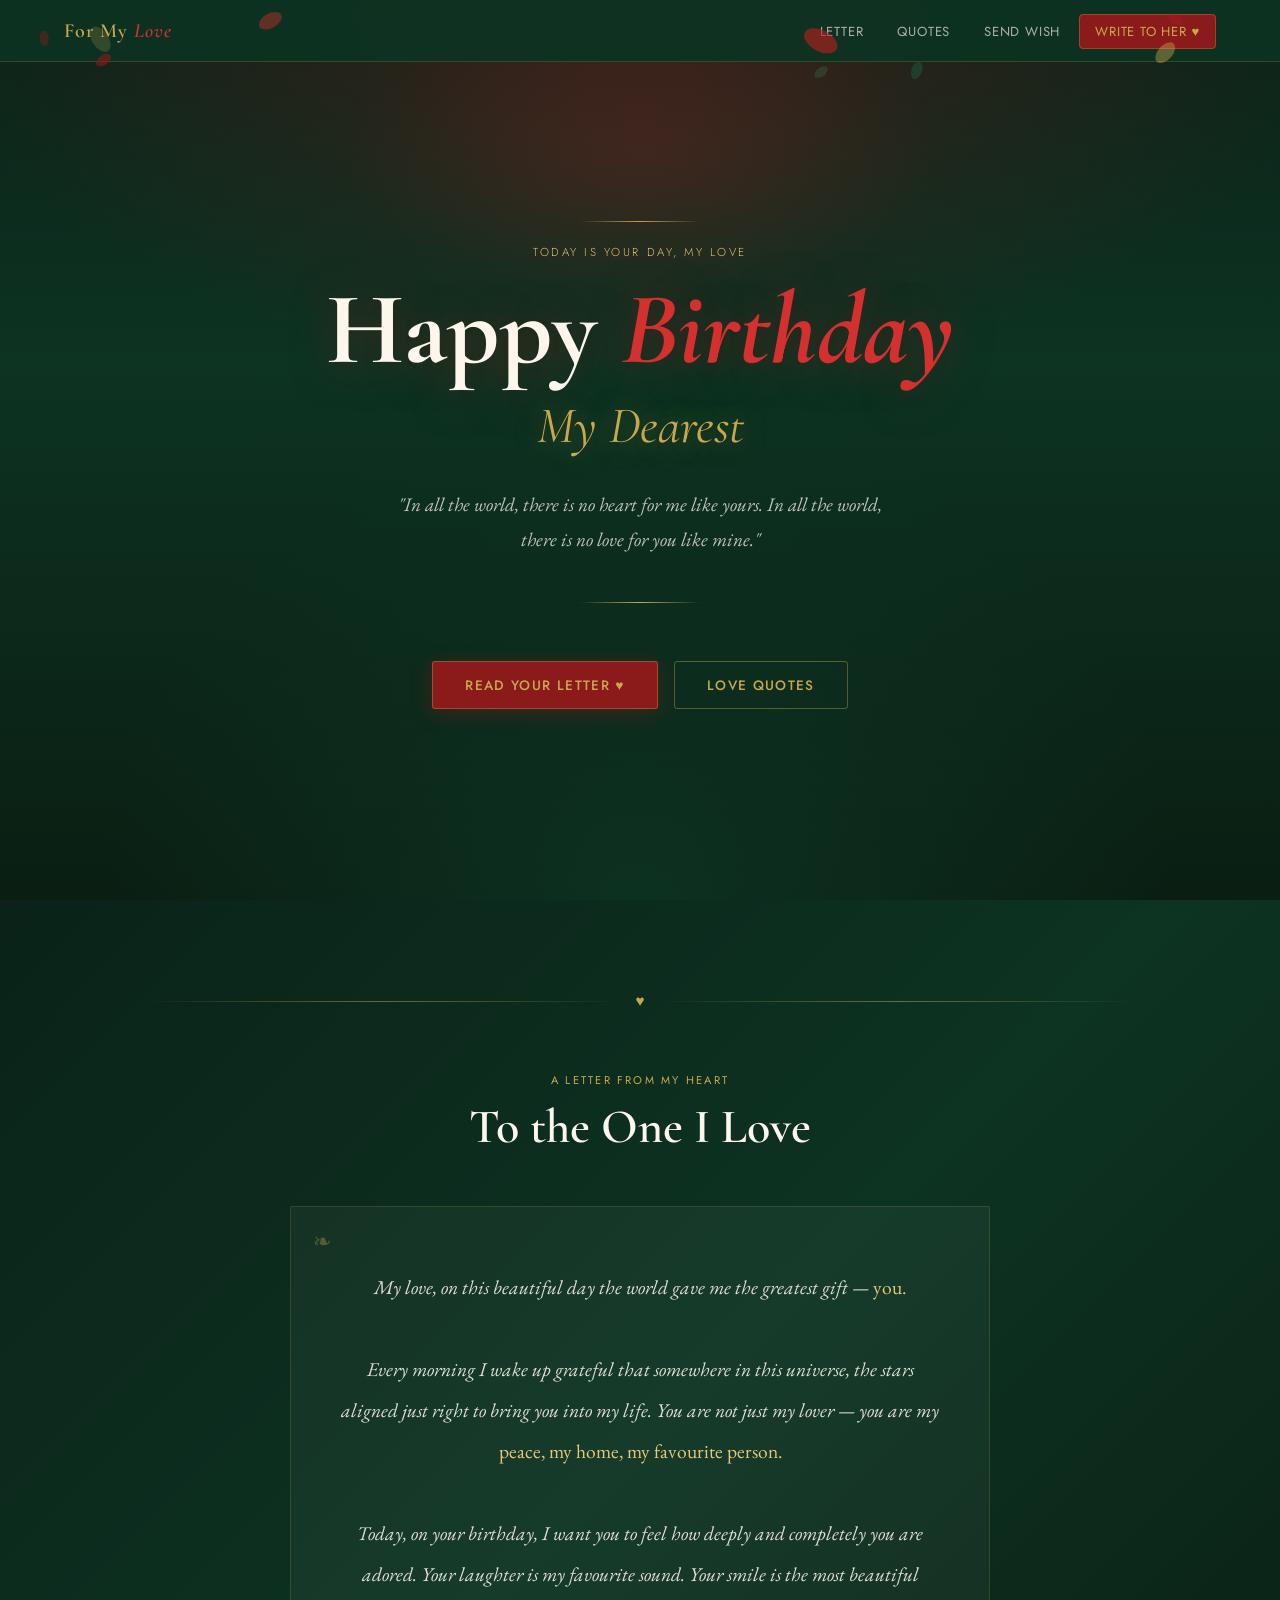
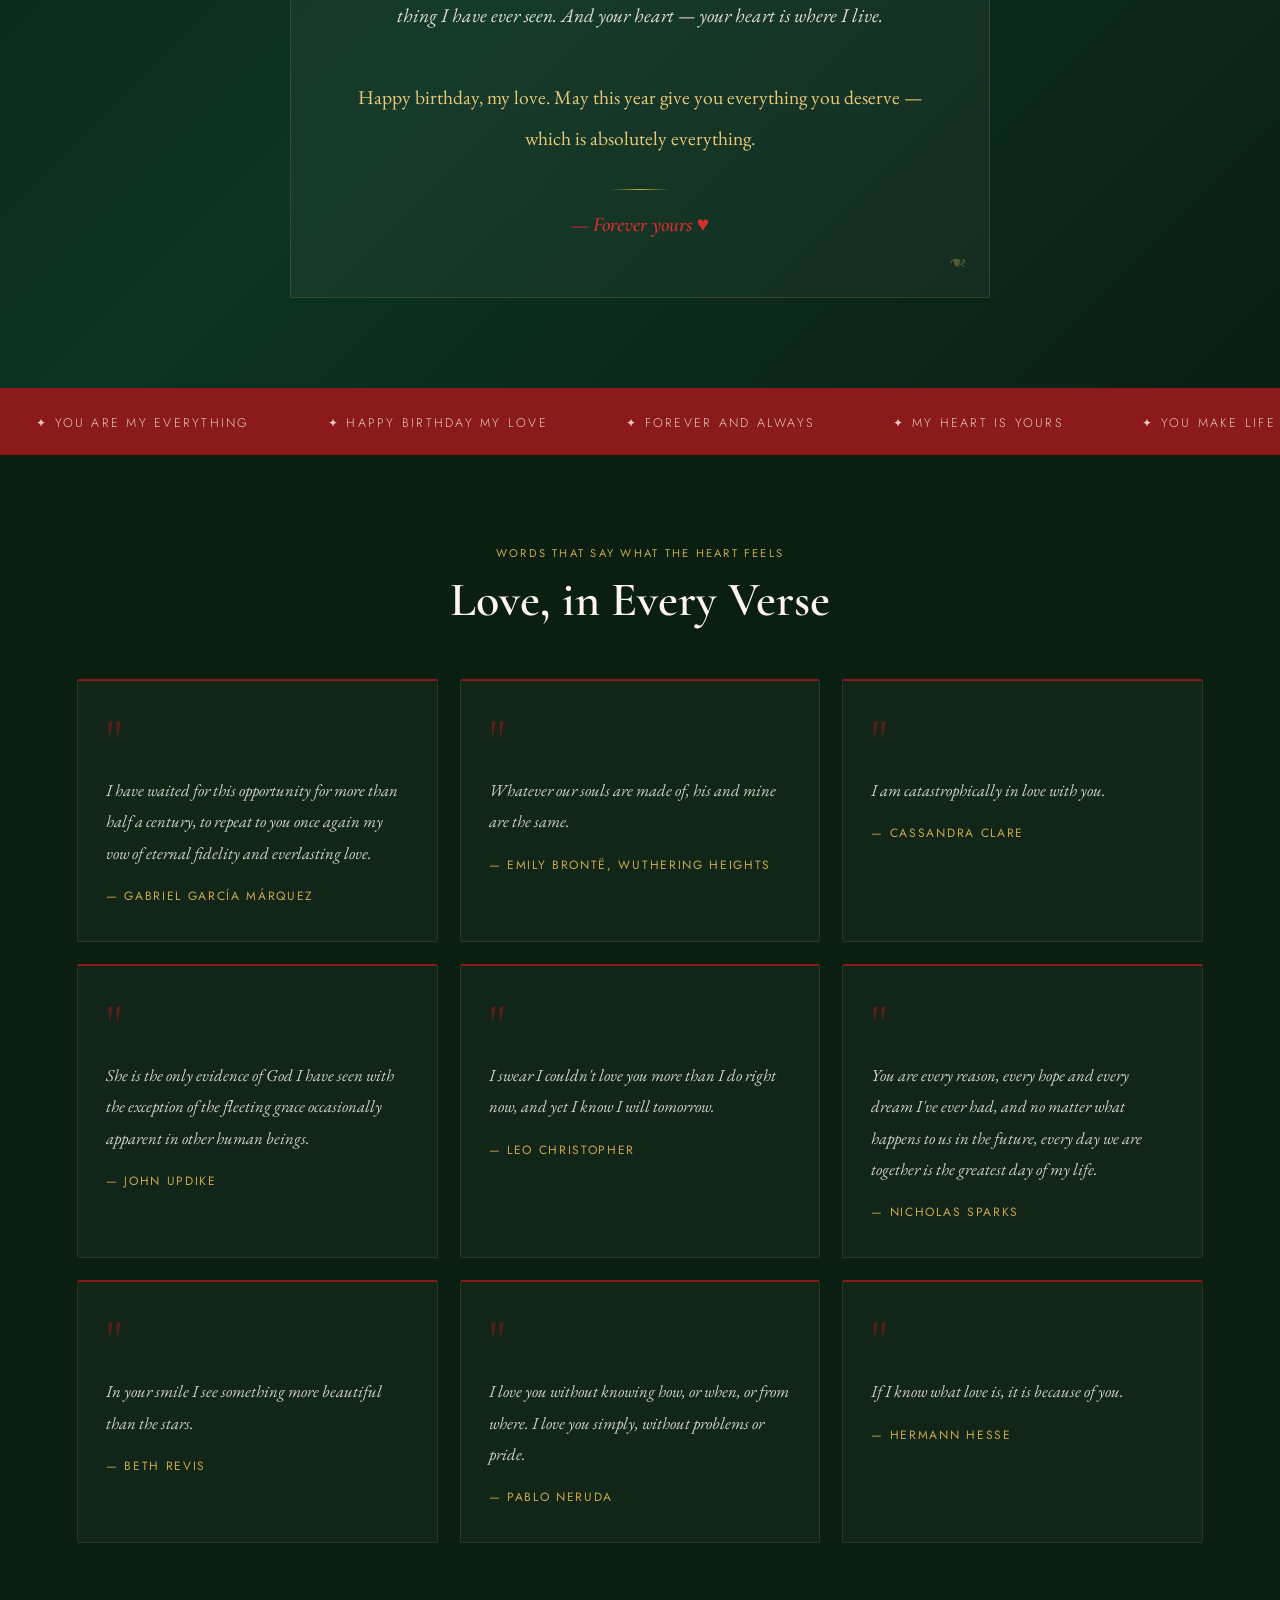
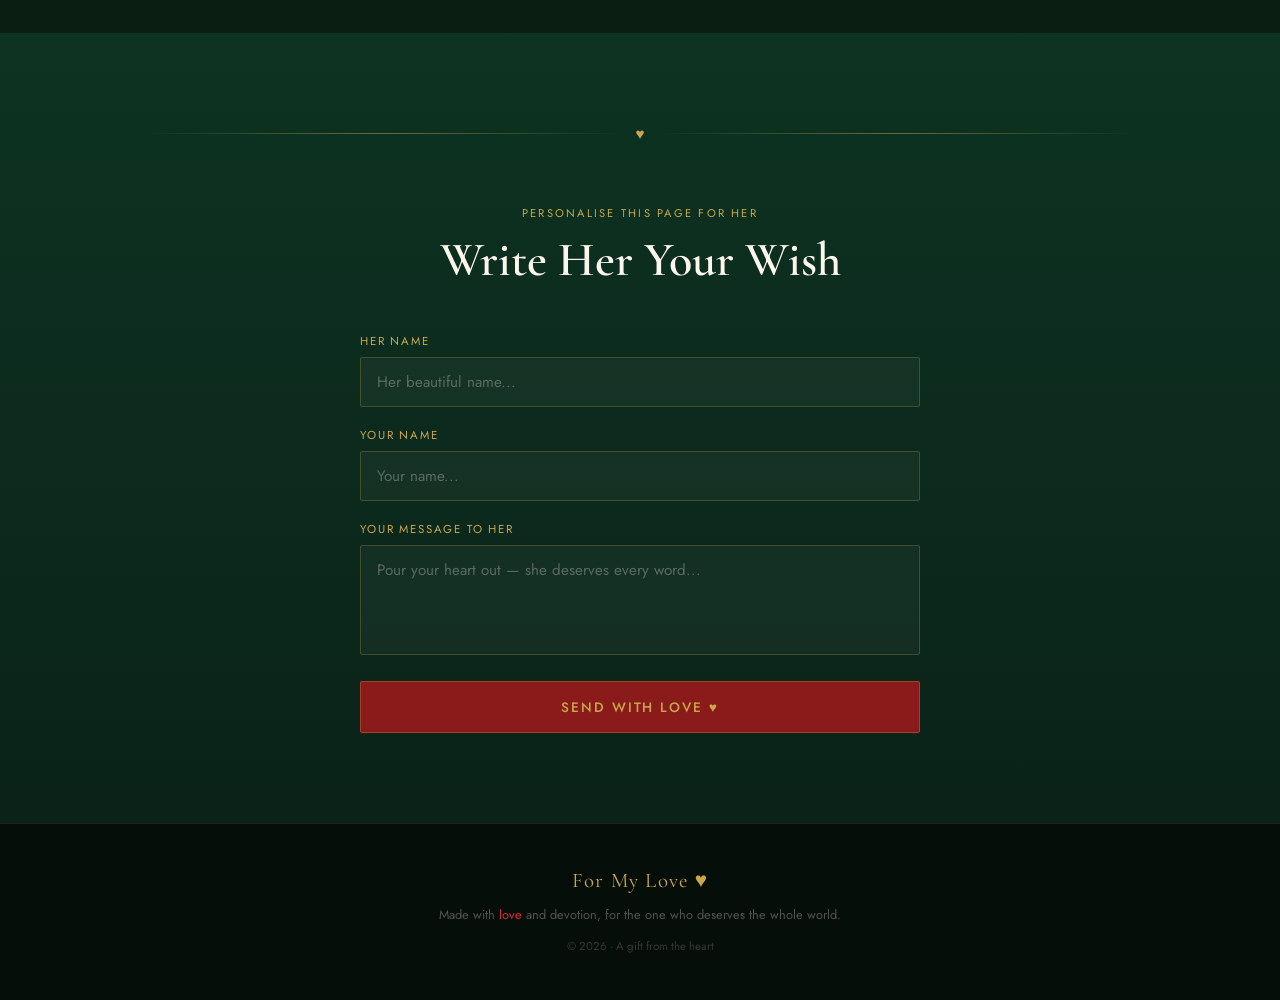
==== birthday_love.html @ 38e7a9a1 "first commit" ====
<!DOCTYPE html>
<html lang="en">
<head>
<meta charset="UTF-8"/>
<meta name="viewport" content="width=device-width, initial-scale=1.0"/>
<title>Happy Birthday, My Love</title>
<link href="https://fonts.googleapis.com/css2?family=Cormorant+Garamond:ital,wght@0,400;0,600;0,700;1,400;1,600&family=EB+Garamond:ital,wght@0,400;1,400&family=Jost:wght@300;400;500&display=swap" rel="stylesheet"/>
<style>
*,*::before,*::after{box-sizing:border-box;margin:0;padding:0}
:root{
  --green:#0d3322;
  --green2:#1a5c3a;
  --green3:#2d7a52;
  --green4:#3d9966;
  --red:#8b1a1a;
  --red2:#b52020;
  --red3:#d4302f;
  --rose:#c0392b;
  --gold:#c9a84c;
  --gold2:#e8c97a;
  --cream:#fdf6ec;
  --parchment:#f5ede0;
}
html{scroll-behavior:smooth}
body{
  font-family:'Jost',sans-serif;
  background:var(--green);
  color:var(--cream);
  overflow-x:hidden;
}

/* ── PETALS CANVAS ── */
#petals{position:fixed;top:0;left:0;width:100%;height:100%;pointer-events:none;z-index:998}

/* ── NAV ── */
nav{
  position:fixed;top:0;width:100%;z-index:200;
  background:rgba(13,51,34,0.92);
  backdrop-filter:blur(14px);
  border-bottom:1px solid rgba(201,168,76,0.2);
  display:flex;align-items:center;justify-content:space-between;
  padding:0 5%;height:62px;
}
.nav-brand{
  font-family:'Cormorant Garamond',serif;
  font-size:1.25rem;font-weight:600;
  color:var(--gold);text-decoration:none;letter-spacing:.05em;
}
.nav-brand em{color:var(--red3);font-style:italic}
.nav-links{display:flex;gap:4px;list-style:none}
.nav-links a{
  text-decoration:none;font-size:.82rem;font-weight:400;letter-spacing:.06em;
  color:rgba(253,246,236,.65);padding:7px 15px;border-radius:4px;
  transition:.2s;text-transform:uppercase;
}
.nav-links a:hover{color:var(--gold);background:rgba(201,168,76,.08)}
.nav-links .cta-btn{
  background:var(--red);color:var(--gold)!important;
  border:1px solid rgba(201,168,76,.3);border-radius:4px;
}
.nav-links .cta-btn:hover{background:var(--red2)!important}

/* ── HERO ── */
.hero{
  min-height:100vh;
  background:
    radial-gradient(ellipse 80% 60% at 50% 0%, rgba(139,26,26,.35) 0%, transparent 70%),
    radial-gradient(ellipse 60% 80% at 50% 100%, rgba(13,51,34,.9) 0%, transparent 70%),
    linear-gradient(180deg, #0a2218 0%, #0d3322 40%, #0a1e12 100%);
  display:flex;flex-direction:column;align-items:center;justify-content:center;
  text-align:center;padding:110px 24px 80px;
  position:relative;overflow:hidden;
}

/* candle glow top */
.hero::before{
  content:'';position:absolute;top:0;left:50%;transform:translateX(-50%);
  width:600px;height:300px;
  background:radial-gradient(ellipse, rgba(180,40,40,.18) 0%, transparent 70%);
  animation:glowPulse 3s ease-in-out infinite;
}
@keyframes glowPulse{0%,100%{opacity:.7}50%{opacity:1}}

.hero-divider{
  width:120px;height:1px;
  background:linear-gradient(90deg,transparent,var(--gold),transparent);
  margin:0 auto 22px;
}
.hero-eyebrow{
  font-size:.72rem;letter-spacing:.22em;text-transform:uppercase;
  color:var(--gold2);margin-bottom:18px;font-weight:300;
}
.hero h1{
  font-family:'Cormorant Garamond',serif;
  font-size:clamp(3rem,8vw,6.5rem);
  font-weight:700;line-height:1.0;
  color:var(--cream);margin-bottom:8px;
  text-shadow:0 4px 40px rgba(139,26,26,.5);
}
.hero h1 em{color:var(--red3);font-style:italic}
.hero-name{
  font-family:'Cormorant Garamond',serif;
  font-size:clamp(1.8rem,5vw,3.2rem);
  font-style:italic;font-weight:400;
  color:var(--gold);margin:6px 0 30px;
  text-shadow:0 2px 30px rgba(201,168,76,.4);
}
.hero-quote{
  font-family:'EB Garamond',serif;
  font-size:clamp(1rem,2.2vw,1.2rem);
  font-style:italic;color:rgba(253,246,236,.75);
  max-width:520px;line-height:1.85;margin-bottom:44px;
}
.hero-btns{display:flex;gap:16px;justify-content:center;flex-wrap:wrap}

.btn{
  padding:13px 32px;font-size:.85rem;letter-spacing:.1em;
  text-transform:uppercase;text-decoration:none;font-weight:500;
  border-radius:3px;transition:.2s;cursor:pointer;border:none;display:inline-block;
}
.btn:hover{transform:translateY(-2px)}
.btn-rose{
  background:var(--red);color:var(--gold);
  border:1px solid rgba(201,168,76,.35);
  box-shadow:0 4px 20px rgba(139,26,26,.4);
}
.btn-rose:hover{background:var(--red2);box-shadow:0 8px 30px rgba(139,26,26,.5)}
.btn-ghost{
  background:transparent;color:var(--gold);
  border:1px solid rgba(201,168,76,.4);
}
.btn-ghost:hover{background:rgba(201,168,76,.08);border-color:var(--gold)}

/* ── GOLD RULE DIVIDER ── */
.gold-rule{
  display:flex;align-items:center;gap:14px;
  padding:0 6%;margin:0;
}
.gold-rule::before,.gold-rule::after{
  content:'';flex:1;height:1px;
  background:linear-gradient(90deg,transparent,rgba(201,168,76,.5),transparent);
}
.gold-rule span{color:var(--gold);font-size:.95rem}

/* ── SECTIONS ── */
section{padding:90px 6%}

.sec-eyebrow{
  font-size:.7rem;letter-spacing:.2em;text-transform:uppercase;
  color:var(--gold);margin-bottom:10px;font-weight:400;
}
.sec-title{
  font-family:'Cormorant Garamond',serif;
  font-size:clamp(2rem,4vw,3rem);font-weight:600;
  color:var(--cream);margin-bottom:16px;
}

/* ── LOVE LETTER SECTION ── */
#letter{
  background:linear-gradient(135deg,#0a2218 0%,#0d3322 50%,#0a1e12 100%);
  text-align:center;
}
.letter-wrap{
  max-width:700px;margin:50px auto 0;
  background:rgba(253,246,236,.04);
  border:1px solid rgba(201,168,76,.18);
  border-radius:2px;
  padding:60px 50px;
  position:relative;
}
/* corner ornaments */
.letter-wrap::before,.letter-wrap::after{
  content:'❧';position:absolute;
  font-size:1.4rem;color:rgba(201,168,76,.35);
}
.letter-wrap::before{top:18px;left:22px}
.letter-wrap::after{bottom:18px;right:22px;transform:rotate(180deg)}

.letter-text{
  font-family:'EB Garamond',serif;
  font-size:clamp(1.05rem,2vw,1.22rem);
  font-style:italic;line-height:2.1;
  color:rgba(253,246,236,.88);
  margin-bottom:30px;
}
.letter-text strong{
  color:var(--gold2);font-style:normal;font-weight:400;
}
.letter-sig{
  font-family:'Cormorant Garamond',serif;
  font-size:1.3rem;color:var(--red3);font-style:italic;font-weight:600;
}

/* ── QUOTES ── */
#quotes{
  background:#0a1e12;
  text-align:center;
}
.quotes-grid{
  display:grid;
  grid-template-columns:repeat(auto-fit,minmax(280px,1fr));
  gap:22px;margin-top:50px;
}
.q-card{
  background:rgba(253,246,236,.03);
  border:1px solid rgba(201,168,76,.15);
  border-top:2px solid var(--red);
  border-radius:2px;
  padding:36px 28px;
  text-align:left;
  transition:.25s;
}
.q-card:hover{
  background:rgba(201,168,76,.06);
  border-top-color:var(--gold);
  transform:translateY(-4px);
}
.q-mark{
  font-family:'Cormorant Garamond',serif;
  font-size:3.5rem;line-height:.8;
  color:var(--red);opacity:.6;
  margin-bottom:14px;display:block;
}
.q-text{
  font-family:'EB Garamond',serif;
  font-size:1.05rem;font-style:italic;
  line-height:1.85;color:rgba(253,246,236,.82);
  margin-bottom:18px;
}
.q-author{
  font-size:.75rem;letter-spacing:.14em;text-transform:uppercase;
  color:var(--gold);font-weight:400;
}

/* ── ROSE ROW (decorative) ── */
.rose-strip{
  background:var(--red);
  padding:22px 0;overflow:hidden;
  white-space:nowrap;
}
.rose-inner{
  display:inline-block;
  animation:rscroll 24s linear infinite;
  font-size:.78rem;letter-spacing:.18em;text-transform:uppercase;
  color:rgba(253,246,236,.8);font-weight:300;
}
.rose-inner span{margin:0 36px}
.rose-inner span::before{content:'✦  '}
@keyframes rscroll{from{transform:translateX(0)}to{transform:translateX(-50%)}}

/* ── WISH FORM ── */
#wish{
  background:linear-gradient(180deg,#0d3322 0%,#0a2218 100%);
  text-align:center;
}
.wish-form{
  max-width:560px;margin:44px auto 0;
}
.wish-form label{
  display:block;font-size:.72rem;letter-spacing:.16em;
  text-transform:uppercase;color:var(--gold);
  margin-bottom:8px;text-align:left;
}
.wish-form input,
.wish-form textarea{
  width:100%;padding:13px 16px;
  background:rgba(253,246,236,.04);
  border:1px solid rgba(201,168,76,.25);
  border-radius:2px;
  color:var(--cream);font-family:'Jost',sans-serif;font-size:.95rem;
  outline:none;transition:.2s;resize:none;margin-bottom:20px;
}
.wish-form input::placeholder,
.wish-form textarea::placeholder{color:rgba(253,246,236,.3)}
.wish-form input:focus,
.wish-form textarea:focus{border-color:var(--gold);background:rgba(201,168,76,.06)}
.wish-form textarea{min-height:110px}
.wish-form button{
  width:100%;padding:15px;
  background:var(--red);color:var(--gold);
  font-family:'Jost',sans-serif;font-size:.85rem;
  letter-spacing:.14em;text-transform:uppercase;font-weight:500;
  border:1px solid rgba(201,168,76,.3);border-radius:2px;cursor:pointer;
  transition:.2s;
}
.wish-form button:hover{background:var(--red2);transform:translateY(-2px)}
.success-msg{
  display:none;margin-top:20px;padding:18px;
  background:rgba(29,92,58,.4);
  border:1px solid rgba(61,153,102,.3);
  border-radius:2px;
  color:var(--gold2);font-size:.9rem;letter-spacing:.06em;
}

/* ── DISPLAY CARD ── */
#display{display:none;padding:80px 6%;background:#0a1e12;text-align:center}
.display-card{
  max-width:640px;margin:0 auto;
  background:rgba(253,246,236,.04);
  border:1px solid rgba(201,168,76,.2);
  border-radius:2px;padding:50px 44px;
  position:relative;
}
.display-card::before{
  content:'';position:absolute;inset:0;border-radius:2px;
  background:radial-gradient(ellipse at top,rgba(139,26,26,.12),transparent 60%);
  pointer-events:none;
}
.dc-to{
  font-size:.72rem;letter-spacing:.2em;text-transform:uppercase;
  color:var(--gold);margin-bottom:8px;
}
.dc-name{
  font-family:'Cormorant Garamond',serif;
  font-size:2.4rem;font-weight:700;font-style:italic;
  color:var(--cream);margin-bottom:24px;
}
.dc-msg{
  font-family:'EB Garamond',serif;
  font-size:1.12rem;font-style:italic;line-height:1.95;
  color:rgba(253,246,236,.85);margin-bottom:28px;
}
.dc-from{
  font-family:'Cormorant Garamond',serif;
  font-size:1.1rem;color:var(--red3);font-style:italic;
}

/* ── FOOTER ── */
footer{
  background:#060e09;
  text-align:center;padding:44px 20px;
  border-top:1px solid rgba(201,168,76,.12);
}
footer .f-brand{
  font-family:'Cormorant Garamond',serif;
  font-size:1.3rem;color:var(--gold);
  margin-bottom:10px;display:block;letter-spacing:.06em;
}
footer p{color:rgba(253,246,236,.3);font-size:.8rem;line-height:1.8}
footer em{color:var(--red3);font-style:normal}

/* ── RESPONSIVE ── */
@media(max-width:720px){
  .nav-links{display:none}
  .letter-wrap{padding:36px 24px}
  .display-card{padding:36px 24px}
}
</style>
</head>
<body>

<canvas id="petals"></canvas>

<!-- NAV -->
<nav>
  <a class="nav-brand" href="#">For My <em>Love</em></a>
  <ul class="nav-links">
    <li><a href="#letter">Letter</a></li>
    <li><a href="#quotes">Quotes</a></li>
    <li><a href="#wish">Send Wish</a></li>
    <li><a href="#wish" class="cta-btn">Write to Her ♥</a></li>
  </ul>
</nav>

<!-- HERO -->
<section class="hero" id="home">
  <div class="hero-divider"></div>
  <p class="hero-eyebrow">Today is your day, my love</p>
  <h1>Happy <em>Birthday</em></h1>
  <div class="hero-name" id="heroName">My Dearest</div>
  <p class="hero-quote">"In all the world, there is no heart for me like yours. In all the world, there is no love for you like mine."</p>
  <div class="hero-divider"></div>
  <div style="margin-bottom:36px"></div>
  <div class="hero-btns">
    <a href="#letter" class="btn btn-rose">Read Your Letter ♥</a>
    <a href="#quotes" class="btn btn-ghost">Love Quotes</a>
  </div>
</section>

<!-- LOVE LETTER -->
<section id="letter">
  <div class="gold-rule" style="margin-bottom:60px"><span>♥</span></div>
  <p class="sec-eyebrow" style="text-align:center">A letter from my heart</p>
  <h2 class="sec-title" style="text-align:center">To the One I Love</h2>
  <div class="letter-wrap">
    <p class="letter-text">
      My love, on this beautiful day the world gave me the greatest gift — <strong>you.</strong><br><br>
      Every morning I wake up grateful that somewhere in this universe,
      the stars aligned just right to bring you into my life. You are not just
      my lover — you are my <strong>peace, my home, my favourite person.</strong><br><br>
      Today, on your birthday, I want you to feel how deeply and completely
      you are adored. Your laughter is my favourite sound. Your smile is
      the most beautiful thing I have ever seen. And your heart —
      your heart is where I live.<br><br>
      <strong>Happy birthday, my love. May this year give you everything you deserve —
      which is absolutely everything.</strong>
    </p>
    <div style="width:60px;height:1px;background:linear-gradient(90deg,transparent,var(--gold),transparent);margin:0 auto 22px"></div>
    <p class="letter-sig" id="fromSig">— Forever yours ♥</p>
  </div>
</section>

<!-- ROSE STRIP -->
<div class="rose-strip">
  <div class="rose-inner">
    <span>You are my everything</span>
    <span>Happy Birthday my love</span>
    <span>Forever and always</span>
    <span>My heart is yours</span>
    <span>You make life beautiful</span>
    <span>I love you endlessly</span>
    <span>You are my everything</span>
    <span>Happy Birthday my love</span>
    <span>Forever and always</span>
    <span>My heart is yours</span>
    <span>You make life beautiful</span>
    <span>I love you endlessly</span>
  </div>
</div>

<!-- QUOTES -->
<section id="quotes">
  <p class="sec-eyebrow" style="text-align:center">Words that say what the heart feels</p>
  <h2 class="sec-title" style="text-align:center">Love, in Every Verse</h2>
  <div class="quotes-grid">

    <div class="q-card">
      <span class="q-mark">"</span>
      <p class="q-text">I have waited for this opportunity for more than half a century, to repeat to you once again my vow of eternal fidelity and everlasting love.</p>
      <p class="q-author">— Gabriel García Márquez</p>
    </div>

    <div class="q-card">
      <span class="q-mark">"</span>
      <p class="q-text">Whatever our souls are made of, his and mine are the same.</p>
      <p class="q-author">— Emily Brontë, Wuthering Heights</p>
    </div>

    <div class="q-card">
      <span class="q-mark">"</span>
      <p class="q-text">I am catastrophically in love with you.</p>
      <p class="q-author">— Cassandra Clare</p>
    </div>

    <div class="q-card">
      <span class="q-mark">"</span>
      <p class="q-text">She is the only evidence of God I have seen with the exception of the fleeting grace occasionally apparent in other human beings.</p>
      <p class="q-author">— John Updike</p>
    </div>

    <div class="q-card">
      <span class="q-mark">"</span>
      <p class="q-text">I swear I couldn't love you more than I do right now, and yet I know I will tomorrow.</p>
      <p class="q-author">— Leo Christopher</p>
    </div>

    <div class="q-card">
      <span class="q-mark">"</span>
      <p class="q-text">You are every reason, every hope and every dream I've ever had, and no matter what happens to us in the future, every day we are together is the greatest day of my life.</p>
      <p class="q-author">— Nicholas Sparks</p>
    </div>

    <div class="q-card">
      <span class="q-mark">"</span>
      <p class="q-text">In your smile I see something more beautiful than the stars.</p>
      <p class="q-author">— Beth Revis</p>
    </div>

    <div class="q-card">
      <span class="q-mark">"</span>
      <p class="q-text">I love you without knowing how, or when, or from where. I love you simply, without problems or pride.</p>
      <p class="q-author">— Pablo Neruda</p>
    </div>

    <div class="q-card">
      <span class="q-mark">"</span>
      <p class="q-text">If I know what love is, it is because of you.</p>
      <p class="q-author">— Hermann Hesse</p>
    </div>

  </div>
</section>

<!-- SEND WISH FORM -->
<section id="wish">
  <div class="gold-rule" style="margin-bottom:60px"><span>♥</span></div>
  <p class="sec-eyebrow" style="text-align:center">Personalise this page for her</p>
  <h2 class="sec-title" style="text-align:center">Write Her Your Wish</h2>
  <div class="wish-form">
    <label>Her Name</label>
    <input type="text" id="inName" placeholder="Her beautiful name..."/>
    <label>Your Name</label>
    <input type="text" id="inSender" placeholder="Your name..."/>
    <label>Your Message to Her</label>
    <textarea id="inMsg" placeholder="Pour your heart out — she deserves every word..."></textarea>
    <button onclick="sendWish()">Send With Love ♥</button>
    <div class="success-msg" id="successMsg">✦ Your wish is live — scroll up to see it ✦</div>
  </div>
</section>

<!-- DISPLAY CARD -->
<section id="display">
  <p class="sec-eyebrow">A message of love</p>
  <h2 class="sec-title">Your Birthday Wish</h2>
  <div class="display-card">
    <p class="dc-to">To the most beautiful person —</p>
    <p class="dc-name" id="dcName"></p>
    <p class="dc-msg" id="dcMsg"></p>
    <p class="dc-from" id="dcFrom"></p>
  </div>
</section>

<!-- FOOTER -->
<footer>
  <span class="f-brand">For My Love ♥</span>
  <p>Made with <em>love</em> and devotion, for the one who deserves the whole world.</p>
  <p style="margin-top:10px;font-size:.72rem;color:rgba(253,246,236,.18)">© 2026 · A gift from the heart</p>
</footer>

<script>
/* ── FALLING ROSE PETALS ── */
const canvas = document.getElementById('petals');
const ctx = canvas.getContext('2d');
function resize(){ canvas.width=innerWidth; canvas.height=innerHeight; }
resize(); window.addEventListener('resize',resize);

const PETAL_COLORS = ['#8b1a1a','#b52020','#d4302f','#c9a84c','#3d9966','#1a5c3a'];
const petals = Array.from({length:55},()=>({
  x: Math.random()*innerWidth,
  y: Math.random()*innerHeight - innerHeight,
  r: Math.random()*7+4,
  color: PETAL_COLORS[Math.floor(Math.random()*PETAL_COLORS.length)],
  speed: Math.random()*1.2+.6,
  drift: (Math.random()-.5)*1.2,
  rot: Math.random()*Math.PI*2,
  rotS: (Math.random()-.5)*.04,
  swing: Math.random()*Math.PI*2,
  opacity: Math.random()*.45+.2
}));

let t=0;
function drawPetals(){
  ctx.clearRect(0,0,canvas.width,canvas.height);
  t++;
  petals.forEach(p=>{
    p.y += p.speed;
    p.rot += p.rotS;
    p.x += Math.sin(p.swing + t*.012)*p.drift;
    if(p.y > canvas.height+20){ p.y=-16; p.x=Math.random()*canvas.width; }
    ctx.save();
    ctx.translate(p.x,p.y);
    ctx.rotate(p.rot);
    ctx.globalAlpha=p.opacity;
    ctx.fillStyle=p.color;
    ctx.beginPath();
    ctx.ellipse(0,0,p.r,p.r*1.7,0,0,Math.PI*2);
    ctx.fill();
    ctx.restore();
  });
  requestAnimationFrame(drawPetals);
}
drawPetals();

/* ── SEND WISH ── */
function sendWish(){
  const name   = document.getElementById('inName').value.trim();
  const sender = document.getElementById('inSender').value.trim();
  const msg    = document.getElementById('inMsg').value.trim();

  if(name){
    document.getElementById('heroName').textContent = name + ' ♥';
    document.getElementById('dcName').textContent = name;
  }
  if(sender){
    document.getElementById('fromSig').textContent = '— Forever yours, ' + sender + ' ♥';
    document.getElementById('dcFrom').textContent  = '— With all my love, ' + sender + ' ♥';
  }
  if(msg){
    document.getElementById('dcMsg').textContent = '\u201C' + msg + '\u201D';
  }

  document.getElementById('display').style.display='block';
  document.getElementById('successMsg').style.display='block';
  setTimeout(()=>{ document.getElementById('display').scrollIntoView({behavior:'smooth'}); },900);
}
</script>
</body>
</html>
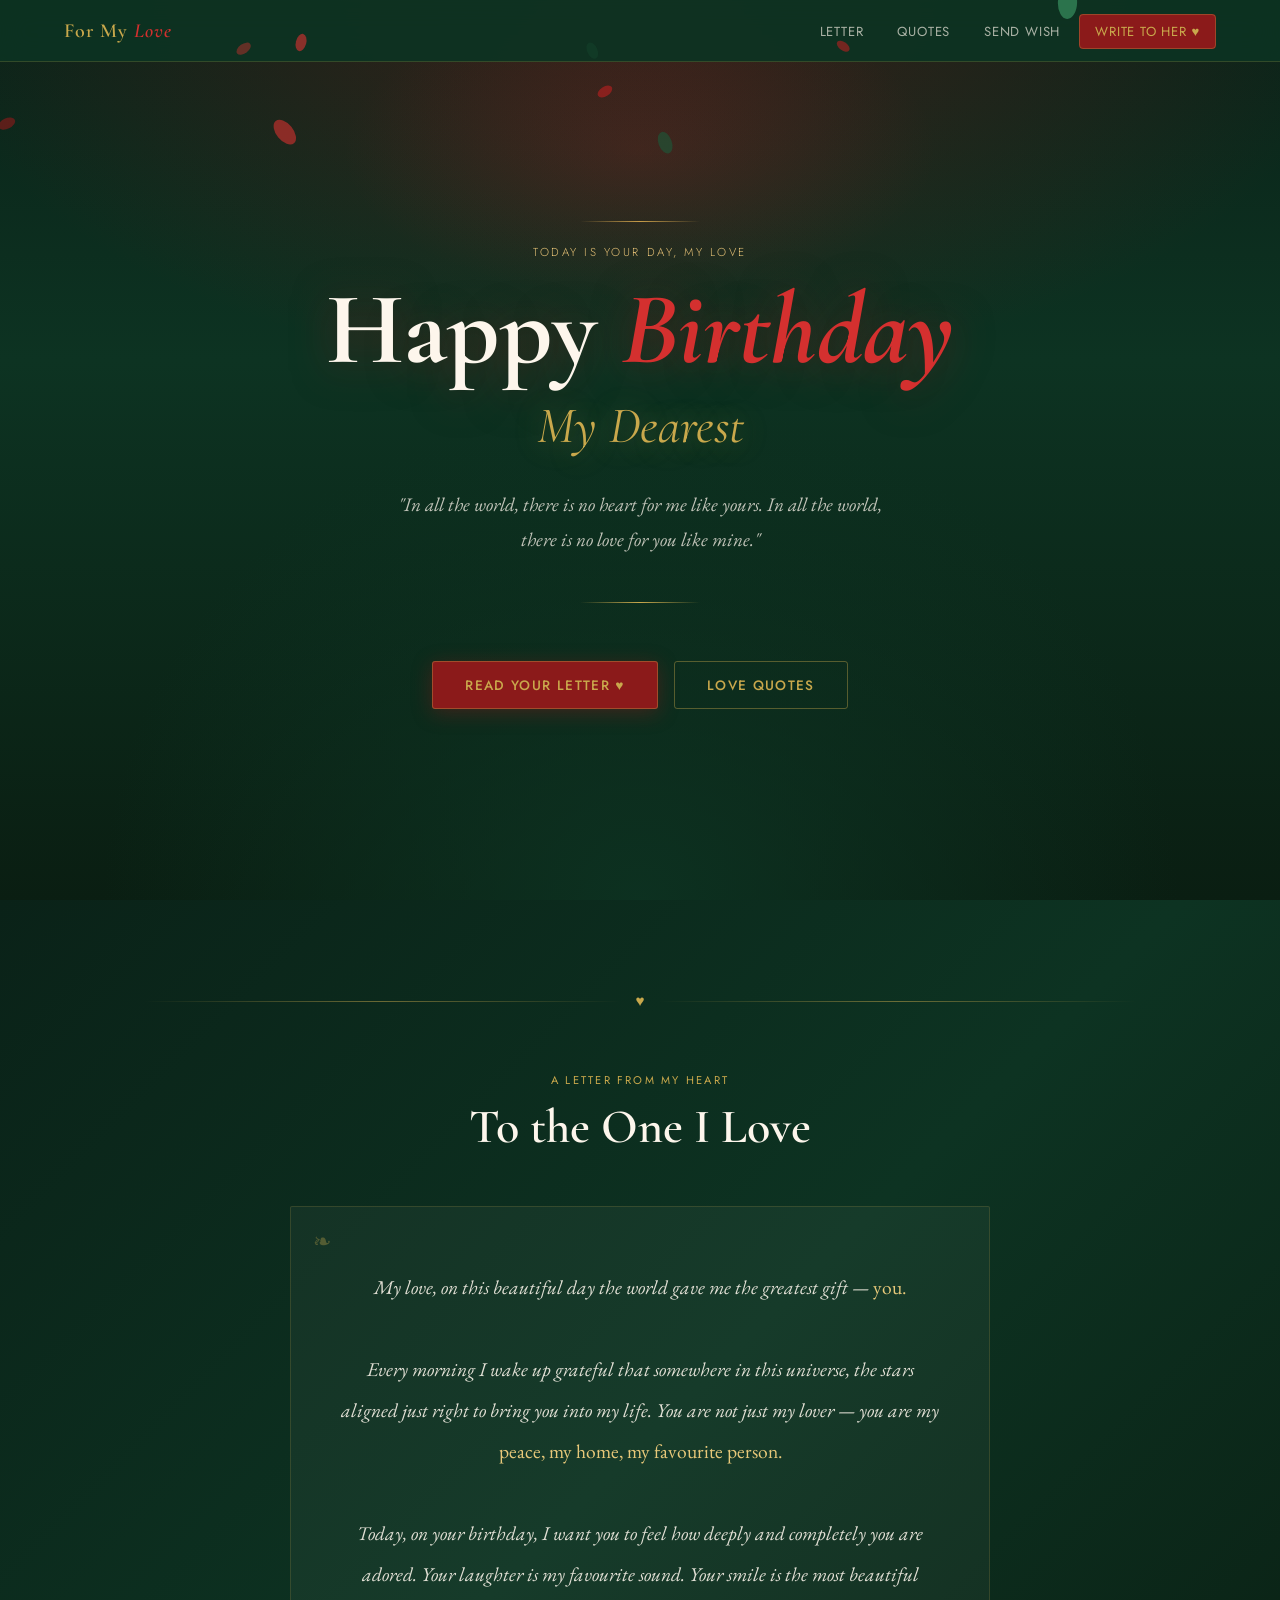
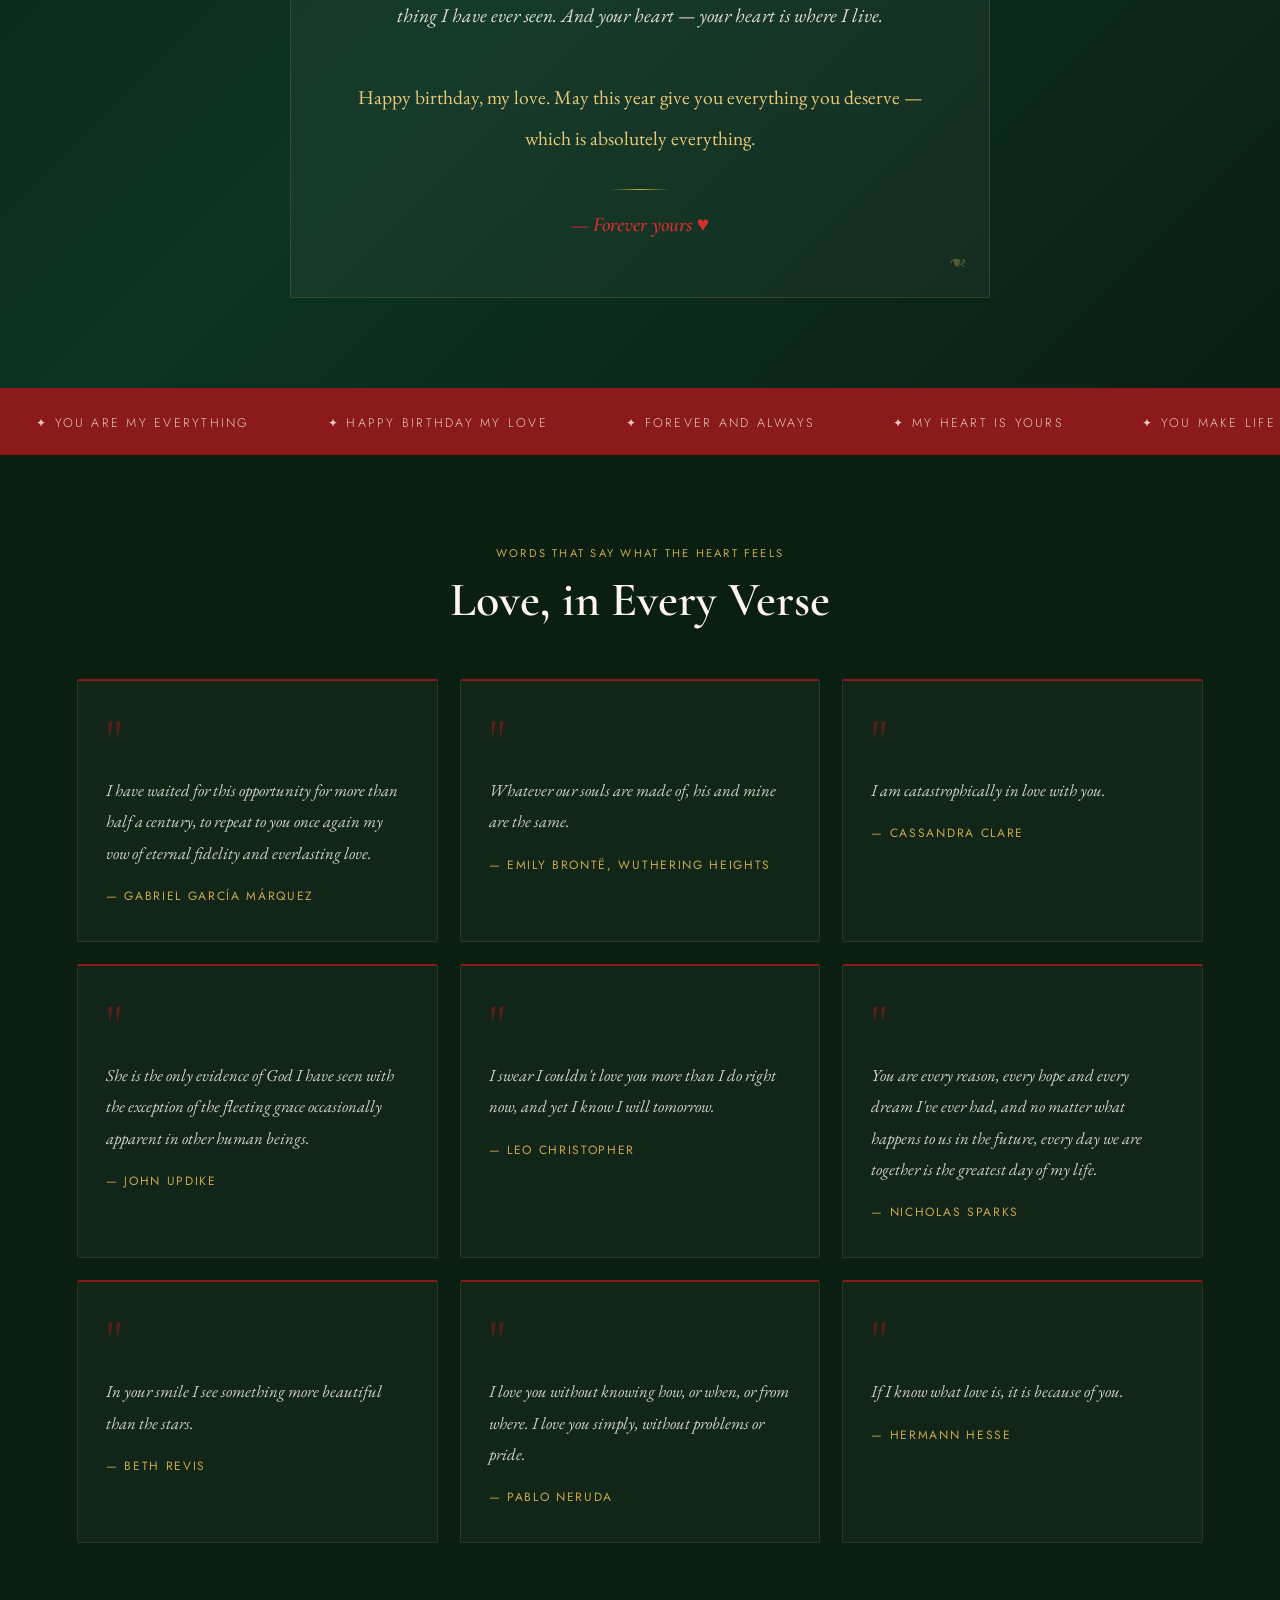
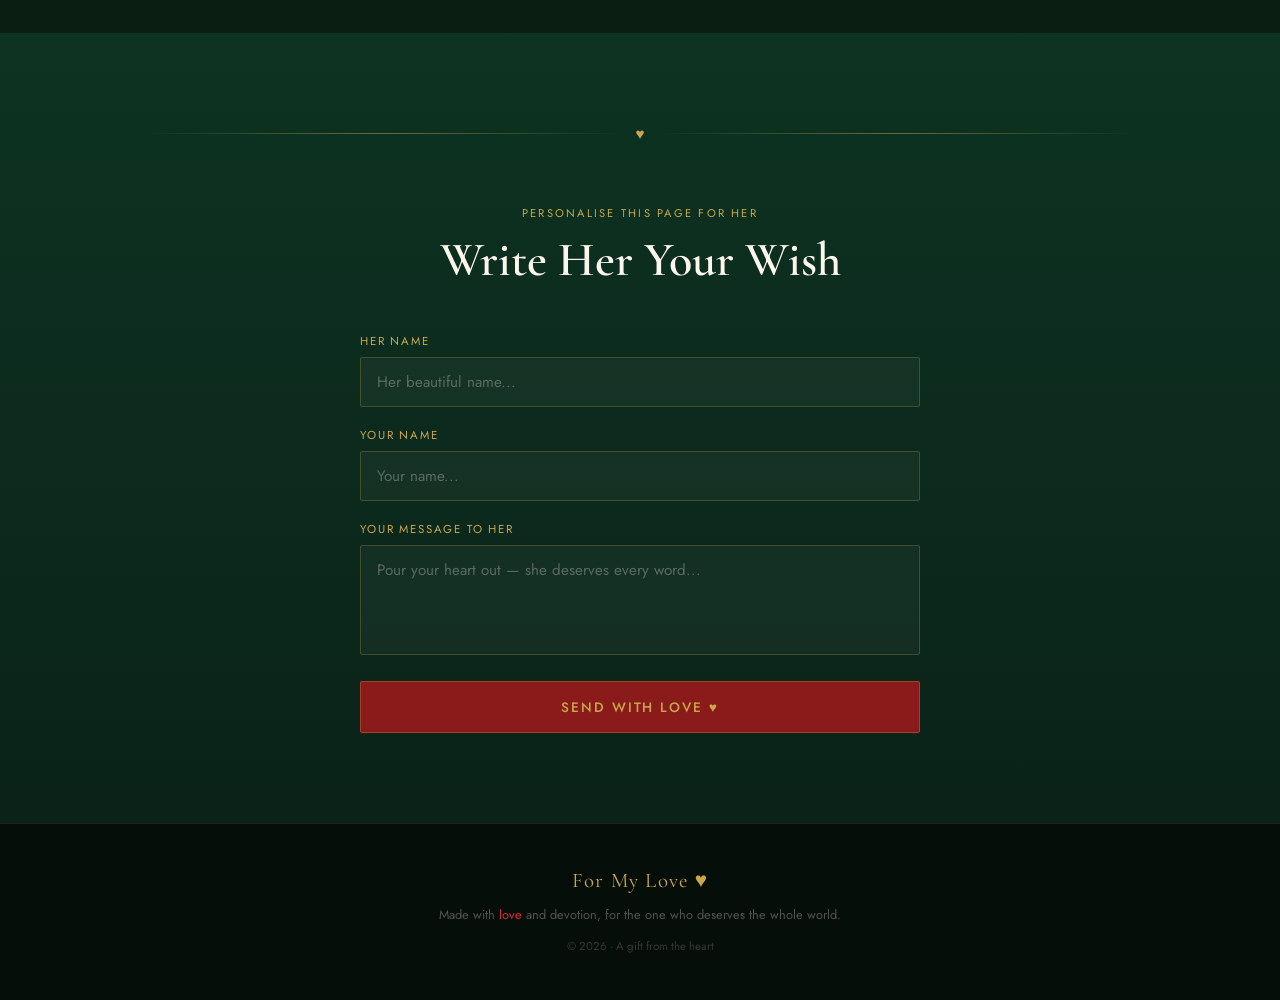
==== commit fb3d9817: "updated with space" ====
--- a/birthday_love.html
+++ b/birthday_love.html
@@ -374,6 +374,12 @@
   <div class="hero-btns">
     <a href="#letter" class="btn btn-rose">Read Your Letter ♥</a>
     <a href="#quotes" class="btn btn-ghost">Love Quotes</a>
+
+
+
+
+
+    
   </div>
 </section>
 
